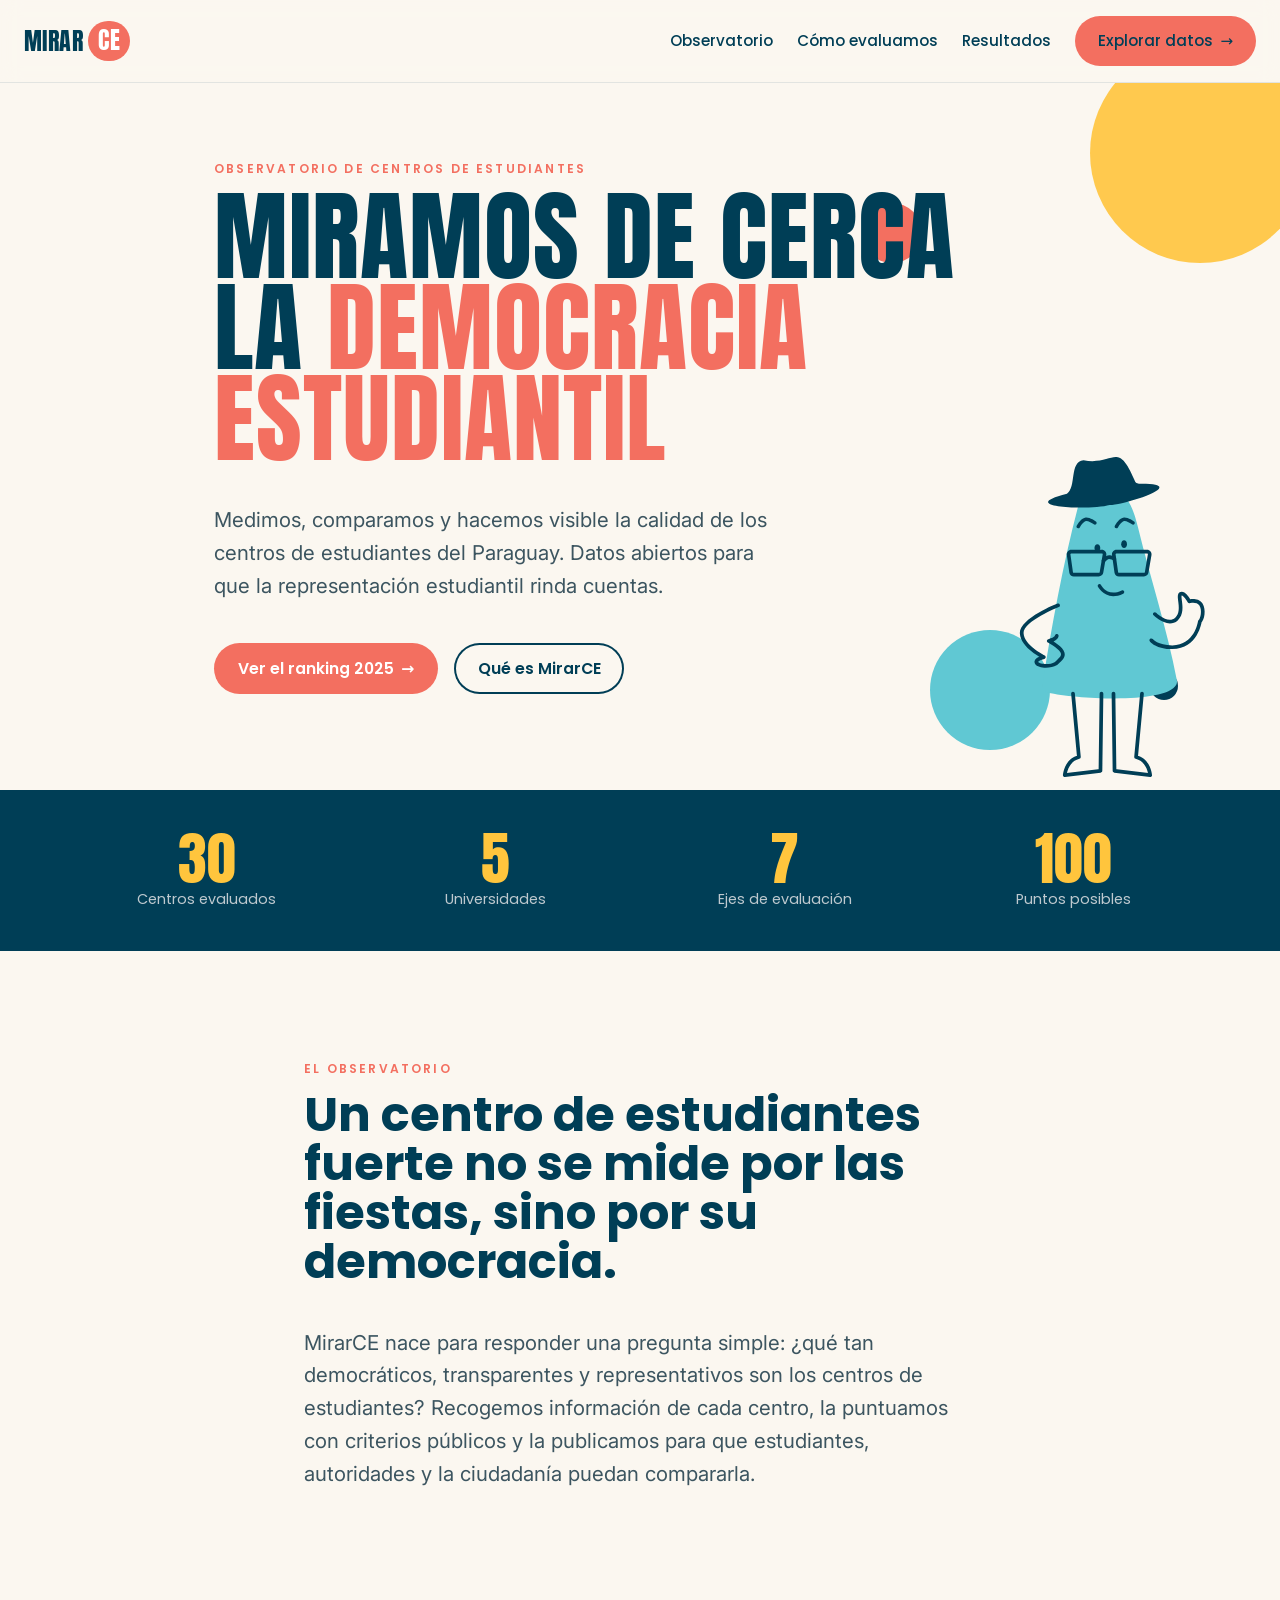
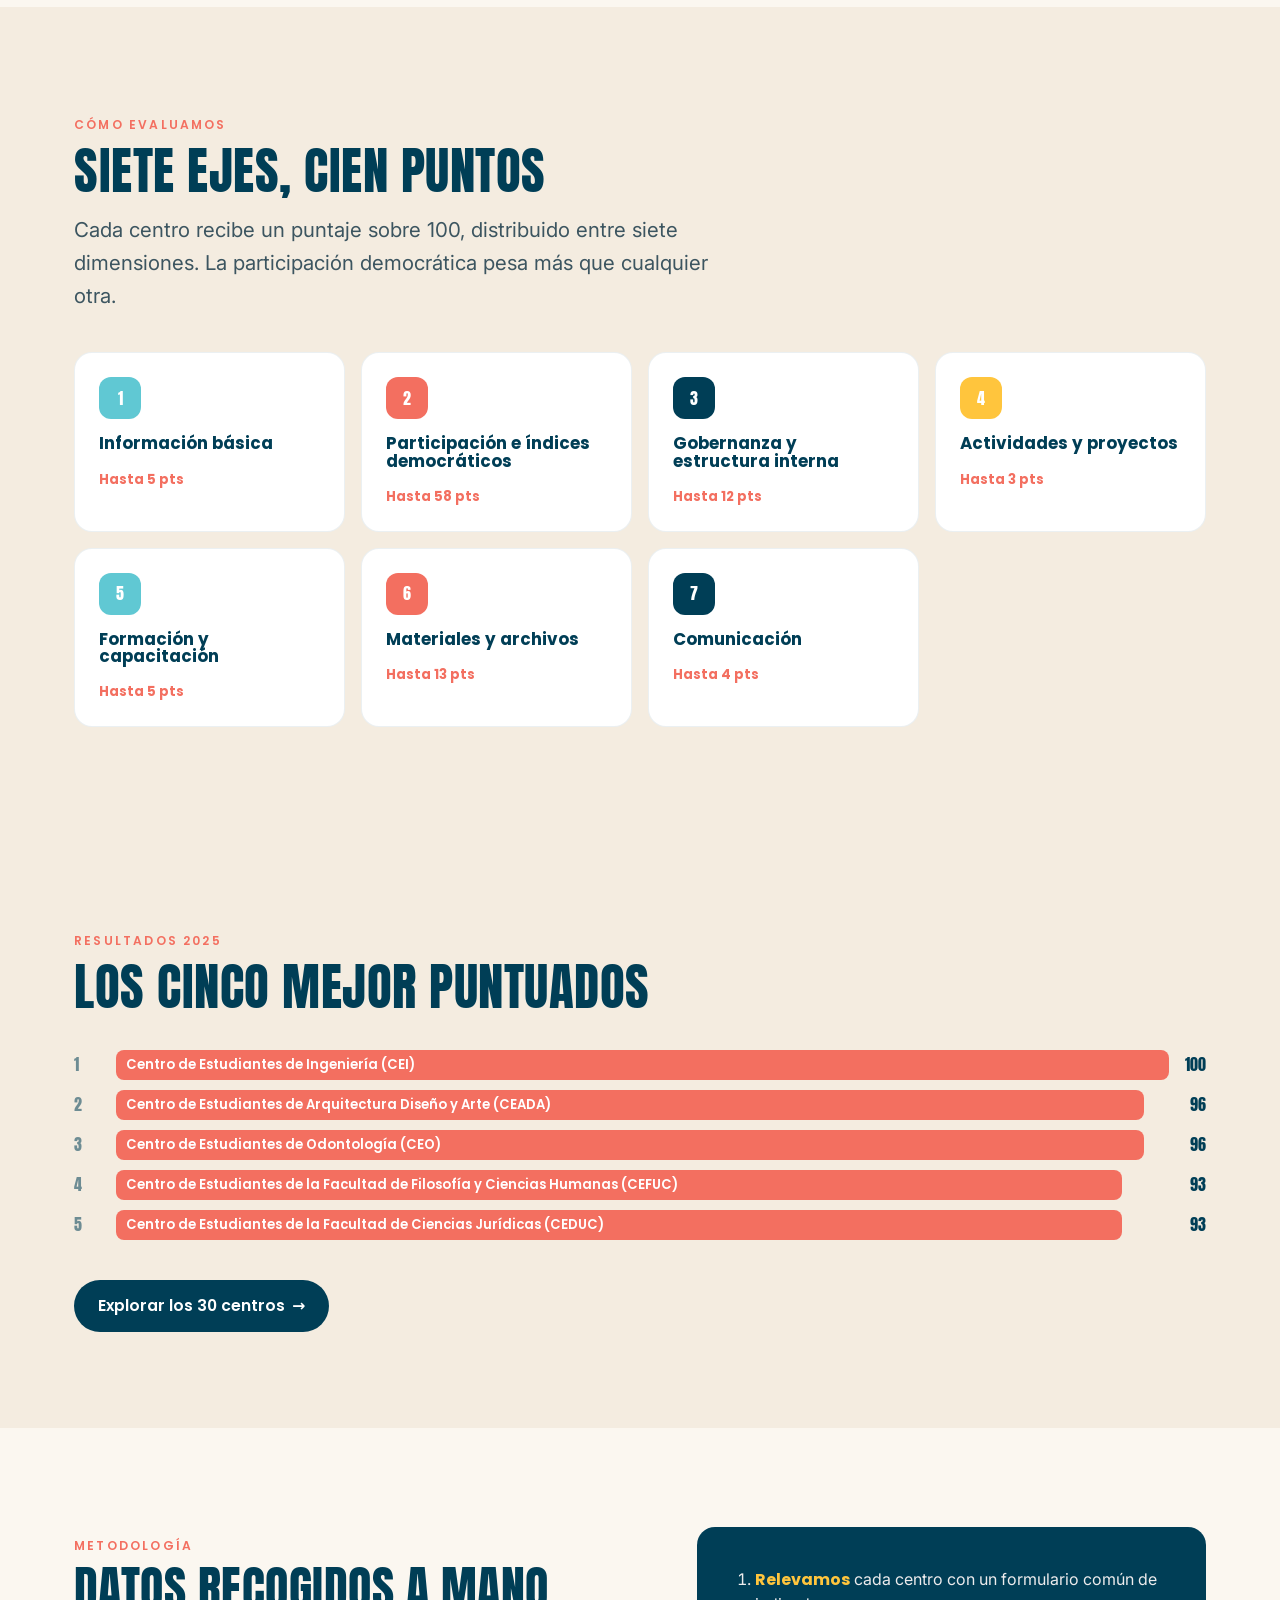
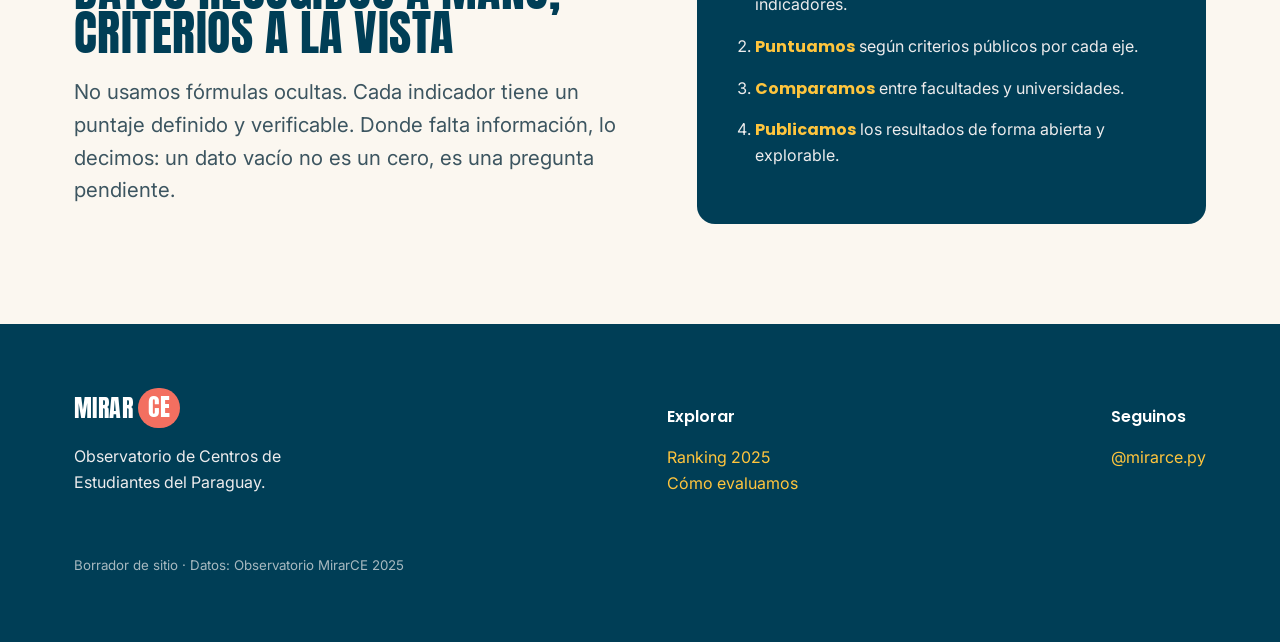
==== index.html @ 23601d08 "Sitio MirarCE — versión inicial Landing page + explorador de datos interactivo para el Observatorio " ====
<!DOCTYPE html>
<html lang="es">
<head>
  <meta charset="UTF-8" />
  <meta name="viewport" content="width=device-width, initial-scale=1.0" />
  <title>MirarCE — Observatorio de Centros de Estudiantes</title>
  <meta name="description" content="MirarCE observa de cerca la democracia estudiantil del Paraguay: medimos y comparamos la calidad de los centros de estudiantes." />
  <link rel="preconnect" href="https://fonts.googleapis.com">
  <link rel="preconnect" href="https://fonts.gstatic.com" crossorigin>
  <link href="https://fonts.googleapis.com/css2?family=Anton&family=Poppins:wght@500;600;700&family=Inter:wght@400;500;600&display=swap" rel="stylesheet">
  <link rel="stylesheet" href="css/styles.css">
  <link rel="stylesheet" href="css/mascota.css">
  <style>
    /* ----- Hero ----- */
    .hero { position: relative; overflow: hidden; padding-top: var(--s5); padding-bottom: var(--s6); }
    .hero__inner { position: relative; z-index: 2; max-width: 900px; }
    /* Mascota saludando en el hero */
    .hero__mascot { position: absolute; z-index: 2; right: 5%; bottom: 0; width: clamp(150px, 16vw, 220px); pointer-events: none; }
    @media (max-width: 1040px) { .hero__mascot { display: none; } }
    .hero h1 { font-size: clamp(2.8rem, 8vw, 6.2rem); color: var(--navy); }
    .hero h1 .hl { color: var(--coral); }
    .hero .lead { max-width: 560px; margin-top: var(--s2); }
    .hero__cta { display: flex; gap: var(--s2); flex-wrap: wrap; margin-top: var(--s4); }
    .hero .d1 { width: 220px; height: 220px; background: var(--gold); top: -40px; right: -30px; opacity: .9; }
    .hero .d2 { width: 120px; height: 120px; background: var(--teal); bottom: 40px; right: 18%; }
    .hero .d3 { width: 60px; height: 60px; background: var(--coral); top: 120px; right: 28%; }
    .hero .d4 { width: 28px; height: 28px; background: var(--navy); bottom: 90px; right: 8%; }

    /* ----- Stats strip ----- */
    .stats { background: var(--navy); color: var(--cream); }
    .stats__grid { display: grid; grid-template-columns: repeat(4, 1fr); gap: var(--s3); text-align: center; }
    .stat .num { font-family: var(--display); font-size: clamp(2.4rem,5vw,3.6rem); color: var(--gold); line-height: 1; }
    .stat .lbl { font-family: var(--head); font-size: .9rem; color: color-mix(in srgb,var(--cream) 80%, transparent); }

    /* ----- Section heads ----- */
    .sec-head { max-width: 680px; margin-bottom: var(--s4); }
    .sec-head h2 { font-size: clamp(2rem, 4.5vw, 3.2rem); color: var(--navy); }

    /* ----- Ejes cards ----- */
    .ejes { display: grid; grid-template-columns: repeat(auto-fit, minmax(230px,1fr)); gap: var(--s2); }
    .eje-card {
      background: var(--white); border-radius: var(--radius); padding: var(--s3);
      border: 1px solid color-mix(in srgb,var(--navy) 8%, transparent);
      transition: transform .25s var(--ease), box-shadow .25s var(--ease);
    }
    .eje-card:hover { transform: translateY(-4px); box-shadow: var(--shadow); }
    .eje-card .tag { width: 42px; height: 42px; border-radius: 12px; display: grid; place-items: center; font-family: var(--display); color: var(--white); margin-bottom: var(--s2); }
    .eje-card h3 { font-family: var(--head); font-size: 1.05rem; color: var(--navy); }
    .eje-card p { font-size: .92rem; color: var(--ink-soft); margin: 0; }
    .eje-card .pts { font-family: var(--head); font-weight: 700; font-size: .82rem; color: var(--coral); margin-top: var(--s2); }

    /* ----- Teaser ranking ----- */
    .teaser { background: var(--paper-2); }
    .mini-rank { display: flex; flex-direction: column; gap: 10px; margin-top: var(--s3); }
    .mini-row { display: grid; grid-template-columns: 26px 1fr auto; gap: var(--s2); align-items: center; }
    .mini-row .pos { font-family: var(--display); color: var(--navy); opacity: .55; }
    .mini-bar { height: 30px; border-radius: 8px; background: var(--coral); position: relative; display: flex; align-items: center; }
    .mini-bar span { color: var(--white); font-family: var(--head); font-weight: 600; font-size: .82rem; padding-left: 10px; white-space: nowrap; }
    .mini-row .score { font-family: var(--display); color: var(--navy); }

    /* ----- Method ----- */
    .method-grid { display: grid; grid-template-columns: 1.1fr 1fr; gap: var(--s5); align-items: center; }
    .method-card { background: var(--navy); color: var(--cream); border-radius: var(--radius); padding: var(--s4); }
    .method-card ol { padding-left: 1.1em; margin: 0; }
    .method-card li { margin-bottom: var(--s2); }
    .method-card li b { color: var(--gold); font-family: var(--head); }

    @media (max-width: 820px) {
      .stats__grid { grid-template-columns: repeat(2,1fr); gap: var(--s4); }
      .method-grid { grid-template-columns: 1fr; gap: var(--s3); }
    }
  </style>
</head>
<body>

  <!-- NAV -->
  <nav class="nav">
    <a href="index.html" class="wordmark">Mirar<span class="ce">ce</span></a>
    <div class="nav__links">
      <a href="#observatorio">Observatorio</a>
      <a href="#ejes">Cómo evaluamos</a>
      <a href="#resultados">Resultados</a>
      <a class="btn btn--primary" href="explorador.html">Explorar datos <span class="arrow">→</span></a>
    </div>
  </nav>

  <!-- HERO -->
  <header class="hero">
    <span class="dot d1"></span><span class="dot d2"></span>
    <span class="dot d3"></span><span class="dot d4"></span>
    <img class="hero__mascot" src="assets/mascota.svg" alt="Mascota de MirarCE saludando">

    <div class="wrap hero__inner">
      <p class="eyebrow">Observatorio de Centros de Estudiantes</p>
      <h1 class="display">Miramos de cerca la <span class="hl">democracia estudiantil</span></h1>
      <p class="lead">Medimos, comparamos y hacemos visible la calidad de los centros de estudiantes del Paraguay. Datos abiertos para que la representación estudiantil rinda cuentas.</p>
      <div class="hero__cta">
        <a class="btn btn--primary" href="explorador.html">Ver el ranking 2025 <span class="arrow">→</span></a>
        <a class="btn btn--ghost" href="#observatorio">Qué es MirarCE</a>
      </div>
    </div>
  </header>

  <!-- STATS -->
  <section class="stats" style="padding-block: var(--s4);">
    <div class="wrap stats__grid">
      <div class="stat reveal"><div class="num">30</div><div class="lbl">Centros evaluados</div></div>
      <div class="stat reveal"><div class="num">5</div><div class="lbl">Universidades</div></div>
      <div class="stat reveal"><div class="num">7</div><div class="lbl">Ejes de evaluación</div></div>
      <div class="stat reveal"><div class="num">100</div><div class="lbl">Puntos posibles</div></div>
    </div>
  </section>

  <!-- OBSERVATORIO -->
  <section id="observatorio">
    <div class="wrap narrow reveal">
      <p class="eyebrow">El observatorio</p>
      <h2 class="sec-head" style="font-family:var(--head);font-weight:700;color:var(--navy);font-size:clamp(2rem,4.5vw,3rem);">Un centro de estudiantes fuerte no se mide por las fiestas, sino por su democracia.</h2>
      <p class="lead">MirarCE nace para responder una pregunta simple: ¿qué tan democráticos, transparentes y representativos son los centros de estudiantes? Recogemos información de cada centro, la puntuamos con criterios públicos y la publicamos para que estudiantes, autoridades y la ciudadanía puedan compararla.</p>
    </div>
  </section>

  <!-- EJES -->
  <section id="ejes" style="background:var(--paper-2);">
    <div class="wrap">
      <div class="sec-head reveal">
        <p class="eyebrow">Cómo evaluamos</p>
        <h2 class="display">Siete ejes, cien puntos</h2>
        <p class="lead">Cada centro recibe un puntaje sobre 100, distribuido entre siete dimensiones. La participación democrática pesa más que cualquier otra.</p>
      </div>
      <div class="ejes reveal" id="ejes-grid"></div>
    </div>
  </section>

  <!-- RESULTADOS TEASER -->
  <section id="resultados" class="teaser">
    <div class="wrap">
      <div class="sec-head reveal">
        <p class="eyebrow">Resultados 2025</p>
        <h2 class="display">Los cinco mejor puntuados</h2>
      </div>
      <div class="mini-rank reveal" id="mini-rank"></div>
      <div style="margin-top:var(--s4)" class="reveal">
        <a class="btn btn--navy" href="explorador.html">Explorar los 30 centros <span class="arrow">→</span></a>
      </div>
    </div>
  </section>

  <!-- METODOLOGIA -->
  <section>
    <div class="wrap method-grid">
      <div class="reveal">
        <p class="eyebrow">Metodología</p>
        <h2 class="display" style="color:var(--navy);font-size:clamp(2rem,4.5vw,3rem)">Datos recogidos a mano, criterios a la vista</h2>
        <p class="lead">No usamos fórmulas ocultas. Cada indicador tiene un puntaje definido y verificable. Donde falta información, lo decimos: un dato vacío no es un cero, es una pregunta pendiente.</p>
      </div>
      <div class="method-card reveal">
        <ol>
          <li><b>Relevamos</b> cada centro con un formulario común de indicadores.</li>
          <li><b>Puntuamos</b> según criterios públicos por cada eje.</li>
          <li><b>Comparamos</b> entre facultades y universidades.</li>
          <li><b>Publicamos</b> los resultados de forma abierta y explorable.</li>
        </ol>
      </div>
    </div>
  </section>

  <!-- FOOTER -->
  <footer class="footer">
    <div class="wrap footer__grid">
      <div>
        <a href="index.html" class="wordmark">Mirar<span class="ce">ce</span></a>
        <p style="max-width:280px;margin-top:var(--s2)">Observatorio de Centros de Estudiantes del Paraguay.</p>
      </div>
      <div>
        <p style="font-family:var(--head);font-weight:600;color:var(--white)">Explorar</p>
        <p><a href="explorador.html">Ranking 2025</a><br><a href="#ejes">Cómo evaluamos</a></p>
      </div>
      <div>
        <p style="font-family:var(--head);font-weight:600;color:var(--white)">Seguinos</p>
        <p><a href="https://www.instagram.com/mirarce.py/" target="_blank" rel="noopener">@mirarce.py</a></p>
      </div>
    </div>
    <div class="wrap" style="margin-top:var(--s4)"><small>Borrador de sitio · Datos: Observatorio MirarCE 2025</small></div>
  </footer>

  <script src="js/data-years.js"></script>
  <script>
    // Ejes cards
    (function(){
      const d = window.MIRARCE_YEARS['2025'];
      const colors = ['var(--teal)','var(--coral)','var(--navy)','var(--gold)','var(--teal)','var(--coral)','var(--navy)'];
      const grid = document.getElementById('ejes-grid');
      d.ejes.forEach((name,i)=>{
        const el = document.createElement('div');
        el.className = 'eje-card';
        el.innerHTML = `<div class="tag" style="background:${colors[i]}">${i+1}</div>
          <h3>${name}</h3>
          <p class="pts">Hasta ${d.eje_max[i]} pts</p>`;
        grid.appendChild(el);
      });
      // Mini ranking (top 5)
      const top = [...d.centros].sort((a,b)=>b.total-a.total).slice(0,5);
      const max = top[0].total;
      const mr = document.getElementById('mini-rank');
      top.forEach((c,i)=>{
        const row = document.createElement('div');
        row.className = 'mini-row';
        const label = c.ce && c.ce.length ? c.ce : c.facultad;
        row.innerHTML = `<div class="pos">${i+1}</div>
          <div class="mini-bar" style="width:${30+ (c.total/max)*70}%"><span>${label}</span></div>
          <div class="score">${c.total}</div>`;
        mr.appendChild(row);
      });
    })();

    // Reveal on scroll
    const io = new IntersectionObserver((entries)=>{
      entries.forEach(e=>{ if(e.isIntersecting){ e.target.classList.add('in'); io.unobserve(e.target);} });
    }, {threshold:.15});
    document.querySelectorAll('.reveal').forEach(el=>io.observe(el));
  </script>
</body>
</html>
---- css/styles.css ----
/* ===========================================================
   MirarCE — Sistema de diseño
   Observatorio de Centros de Estudiantes
   =========================================================== */

:root {
  /* Marca */
  --coral:  #F36F60;
  --gold:   #FFC53D;
  --teal:   #60C8D3;
  --navy:   #003E56;
  --cream:  #EDECED;
  --white:  #FFFFFF;
  --ink:    #10242E;
  --ink-soft: #3c5560;

  /* Fondo editorial cálido (referencia chartosaur) */
  --paper:  #FBF7F0;
  --paper-2:#F4ECE0;

  /* Tipografía */
  --display: 'Anton', Impact, sans-serif;
  --head: 'Poppins', system-ui, sans-serif;
  --body: 'Inter', system-ui, sans-serif;

  /* Escala de espaciado */
  --s1: .5rem;  --s2: 1rem;  --s3: 1.5rem;  --s4: 2.5rem;
  --s5: 4rem;   --s6: 6rem;  --s7: 9rem;

  --maxw: 1180px;
  --radius: 18px;
  --shadow: 0 18px 50px -24px rgba(0,62,86,.45);
  --ease: cubic-bezier(.22,.61,.36,1);
}

* { box-sizing: border-box; }
html { scroll-behavior: smooth; }
body {
  margin: 0;
  font-family: var(--body);
  color: var(--ink);
  background: var(--paper);
  line-height: 1.6;
  -webkit-font-smoothing: antialiased;
}
img { max-width: 100%; display: block; }
a { color: inherit; }

/* ---------- Tipografía ---------- */
h1,h2,h3 { margin: 0 0 .4em; line-height: 1.02; }
.display {
  font-family: var(--display);
  text-transform: uppercase;
  letter-spacing: .01em;
  line-height: .92;
  font-weight: 400;
}
.eyebrow {
  font-family: var(--head);
  font-weight: 600;
  text-transform: uppercase;
  letter-spacing: .18em;
  font-size: .76rem;
  color: var(--coral);
}
.lead { font-size: clamp(1.05rem, 1.6vw, 1.3rem); color: var(--ink-soft); }

/* ---------- Layout ---------- */
.wrap { max-width: var(--maxw); margin-inline: auto; padding-inline: var(--s3); }
.narrow { max-width: 720px; }
section { padding-block: var(--s6); }

/* ---------- Wordmark ---------- */
.wordmark {
  font-family: var(--display);
  text-transform: uppercase;
  font-size: 1.5rem;
  letter-spacing: .02em;
  color: var(--navy);
  text-decoration: none;
  display: inline-flex;
  align-items: center;
  gap: .05em;
}
.wordmark .ce {
  color: var(--white);
  background: var(--coral);
  border-radius: 999px;
  padding: .02em .42em .08em;
  margin-left: .15em;
}

/* ---------- Nav ---------- */
.nav {
  position: sticky; top: 0; z-index: 50;
  display: flex; align-items: center; justify-content: space-between;
  padding: var(--s2) var(--s3);
  background: color-mix(in srgb, var(--paper) 88%, transparent);
  backdrop-filter: blur(10px);
  border-bottom: 1px solid color-mix(in srgb, var(--navy) 10%, transparent);
}
.nav__links { display: flex; gap: var(--s3); align-items: center; }
.nav__links a {
  font-family: var(--head); font-weight: 500; font-size: .95rem;
  text-decoration: none; color: var(--navy);
}
.nav__links a:hover { color: var(--coral); }

/* ---------- Botones ---------- */
.btn {
  display: inline-flex; align-items: center; gap: .5em;
  font-family: var(--head); font-weight: 600; font-size: .98rem;
  text-decoration: none; cursor: pointer; border: none;
  padding: .85em 1.5em; border-radius: 999px;
  transition: transform .2s var(--ease), box-shadow .2s var(--ease), background .2s;
}
.btn--primary { background: var(--coral); color: var(--white); }
.btn--primary:hover { transform: translateY(-2px); box-shadow: 0 12px 28px -12px var(--coral); }
.btn--navy { background: var(--navy); color: var(--white); }
.btn--navy:hover { transform: translateY(-2px); box-shadow: 0 12px 28px -12px var(--navy); }
.btn--ghost { background: transparent; color: var(--navy); box-shadow: inset 0 0 0 2px var(--navy); }
.btn--ghost:hover { background: var(--navy); color: var(--white); }
.btn .arrow { transition: transform .2s var(--ease); }
.btn:hover .arrow { transform: translateX(4px); }

/* ---------- Texturas / dots ---------- */
.dot { position: absolute; border-radius: 999px; z-index: 0; }

/* ---------- Reveal on scroll ---------- */
.reveal { opacity: 0; transform: translateY(28px); transition: opacity .7s var(--ease), transform .7s var(--ease); }
.reveal.in { opacity: 1; transform: none; }
@media (prefers-reduced-motion: reduce) {
  .reveal { opacity: 1; transform: none; transition: none; }
  html { scroll-behavior: auto; }
}

/* ---------- Footer ---------- */
.footer { background: var(--navy); color: var(--cream); padding-block: var(--s5); }
.footer a { color: var(--gold); text-decoration: none; }
.footer a:hover { text-decoration: underline; }
.footer__grid { display: flex; flex-wrap: wrap; gap: var(--s4); justify-content: space-between; align-items: flex-start; }
.footer .wordmark { color: var(--white); }
.footer small { color: color-mix(in srgb, var(--cream) 70%, transparent); }
---- css/mascota.css ----
/* ===========================================================
   MirarCE — Mascota (personaje triángulo)
   Assets: assets/personaje-teal.png / -gold.png / -coral.png
   Uso: <img src="assets/personaje-teal.png" class="mc mc-flotar" alt="">
   =========================================================== */

.mc { display: block; height: auto; }

/* Tamaños */
.mc--sm { width: 90px; }
.mc--md { width: 150px; }
.mc--lg { width: 220px; }

/* Nivel 1 · Sutil: respira */
@keyframes mc-flotar {
  0%, 100% { transform: translateY(0); }
  50%      { transform: translateY(-7px); }
}
.mc-flotar { animation: mc-flotar 3.4s ease-in-out infinite; }

/* Nivel 2 · Medio: se balancea como saludando */
@keyframes mc-saludo {
  0%, 100% { transform: rotate(0) translateY(0); }
  25%      { transform: rotate(-4deg) translateY(-4px); }
  75%      { transform: rotate(3deg) translateY(-2px); }
}
.mc-saludo { animation: mc-saludo 2.6s ease-in-out infinite; transform-origin: 50% 90%; }

/* Saludo real con la mano (solo teal, requiere dos capas)
   Markup:
   <div class="mcw mc--md">
     <img class="mcw__cuerpo" src="assets/personaje-teal-cuerpo.png" alt="Mascota MirarCE">
     <img class="mcw__brazo" src="assets/personaje-teal-brazo.png" alt="" aria-hidden="true">
   </div>
   Los porcentajes vienen de la posición exacta del brazo en el sprite
   original (274x476): no cambiarlos sin regenerar las capas. */
.mcw { position: relative; display: inline-block; }
.mcw__cuerpo { width: 100%; display: block; height: auto; }
.mcw__brazo {
  position: absolute;
  left: 67.52%; top: 37.39%; width: 32.48%;
  transform-origin: 25.8% 69.6%;
  animation: mc-ola 4.4s ease-in-out infinite;
}
@keyframes mc-ola {
  0%, 10%   { transform: rotate(0); }
  18%       { transform: rotate(-12deg); }
  26%       { transform: rotate(5deg); }
  34%       { transform: rotate(-10deg); }
  42%       { transform: rotate(7deg); }
  52%, 100% { transform: rotate(0); }
}

/* Espiar: asoma desde el borde del contenedor (contenedor necesita
   position:relative y overflow:hidden) */
@keyframes mc-espiar {
  0%, 15%  { transform: translateY(105%) rotate(0); }
  35%, 80% { transform: translateY(18%) rotate(-5deg); }
  100%     { transform: translateY(105%); }
}
.mc-espiar {
  position: absolute; bottom: 0; right: 4%;
  animation: mc-espiar 7s ease-in-out infinite;
}

/* Entrada al hacer scroll (combinar con IntersectionObserver
   que agregue la clase .in) */
.mc-entrada { opacity: 0; transform: translateY(40px) scale(.9); transition: opacity .7s var(--ease, ease), transform .7s var(--ease, ease); }
.mc-entrada.in { opacity: 1; transform: none; }

@media (prefers-reduced-motion: reduce) {
  .mc-flotar, .mc-saludo, .mc-espiar, .mcw__brazo { animation: none; }
  .mc-espiar { transform: translateY(18%); }
  .mc-entrada { opacity: 1; transform: none; transition: none; }
}
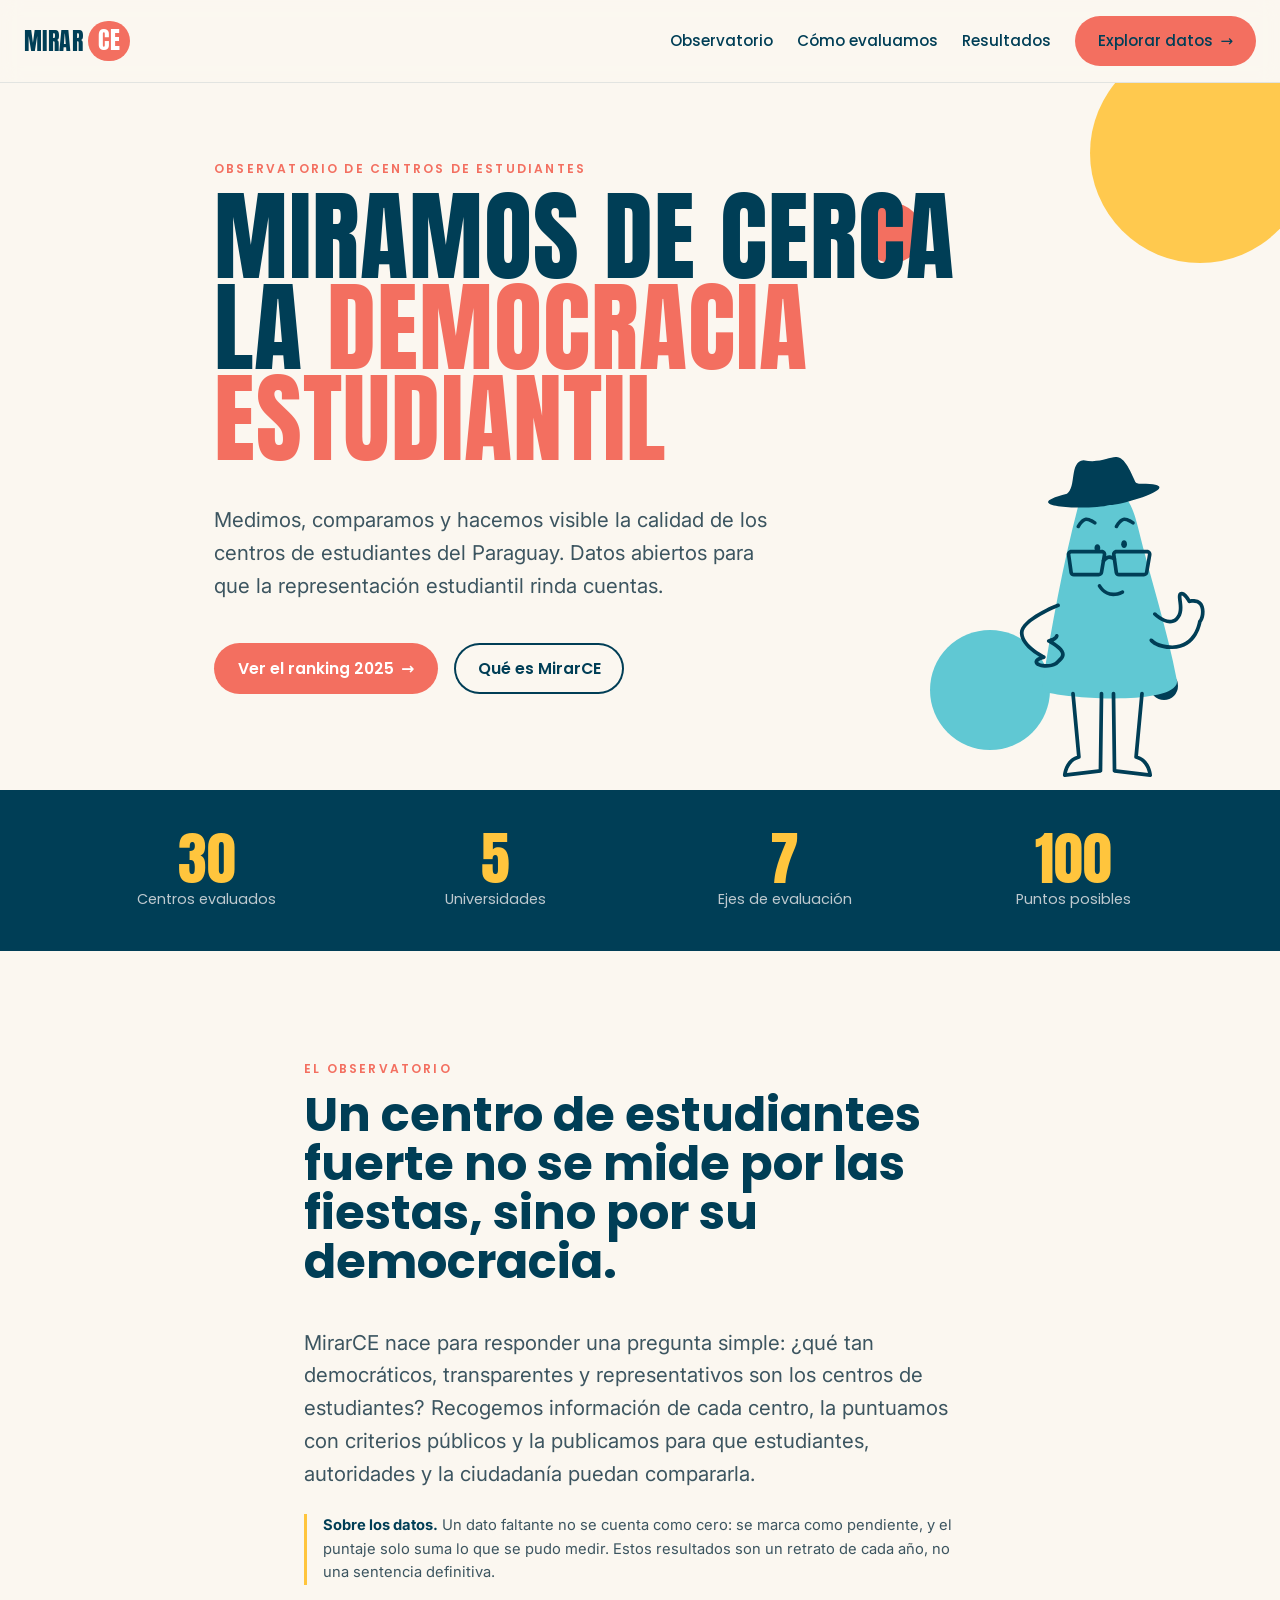
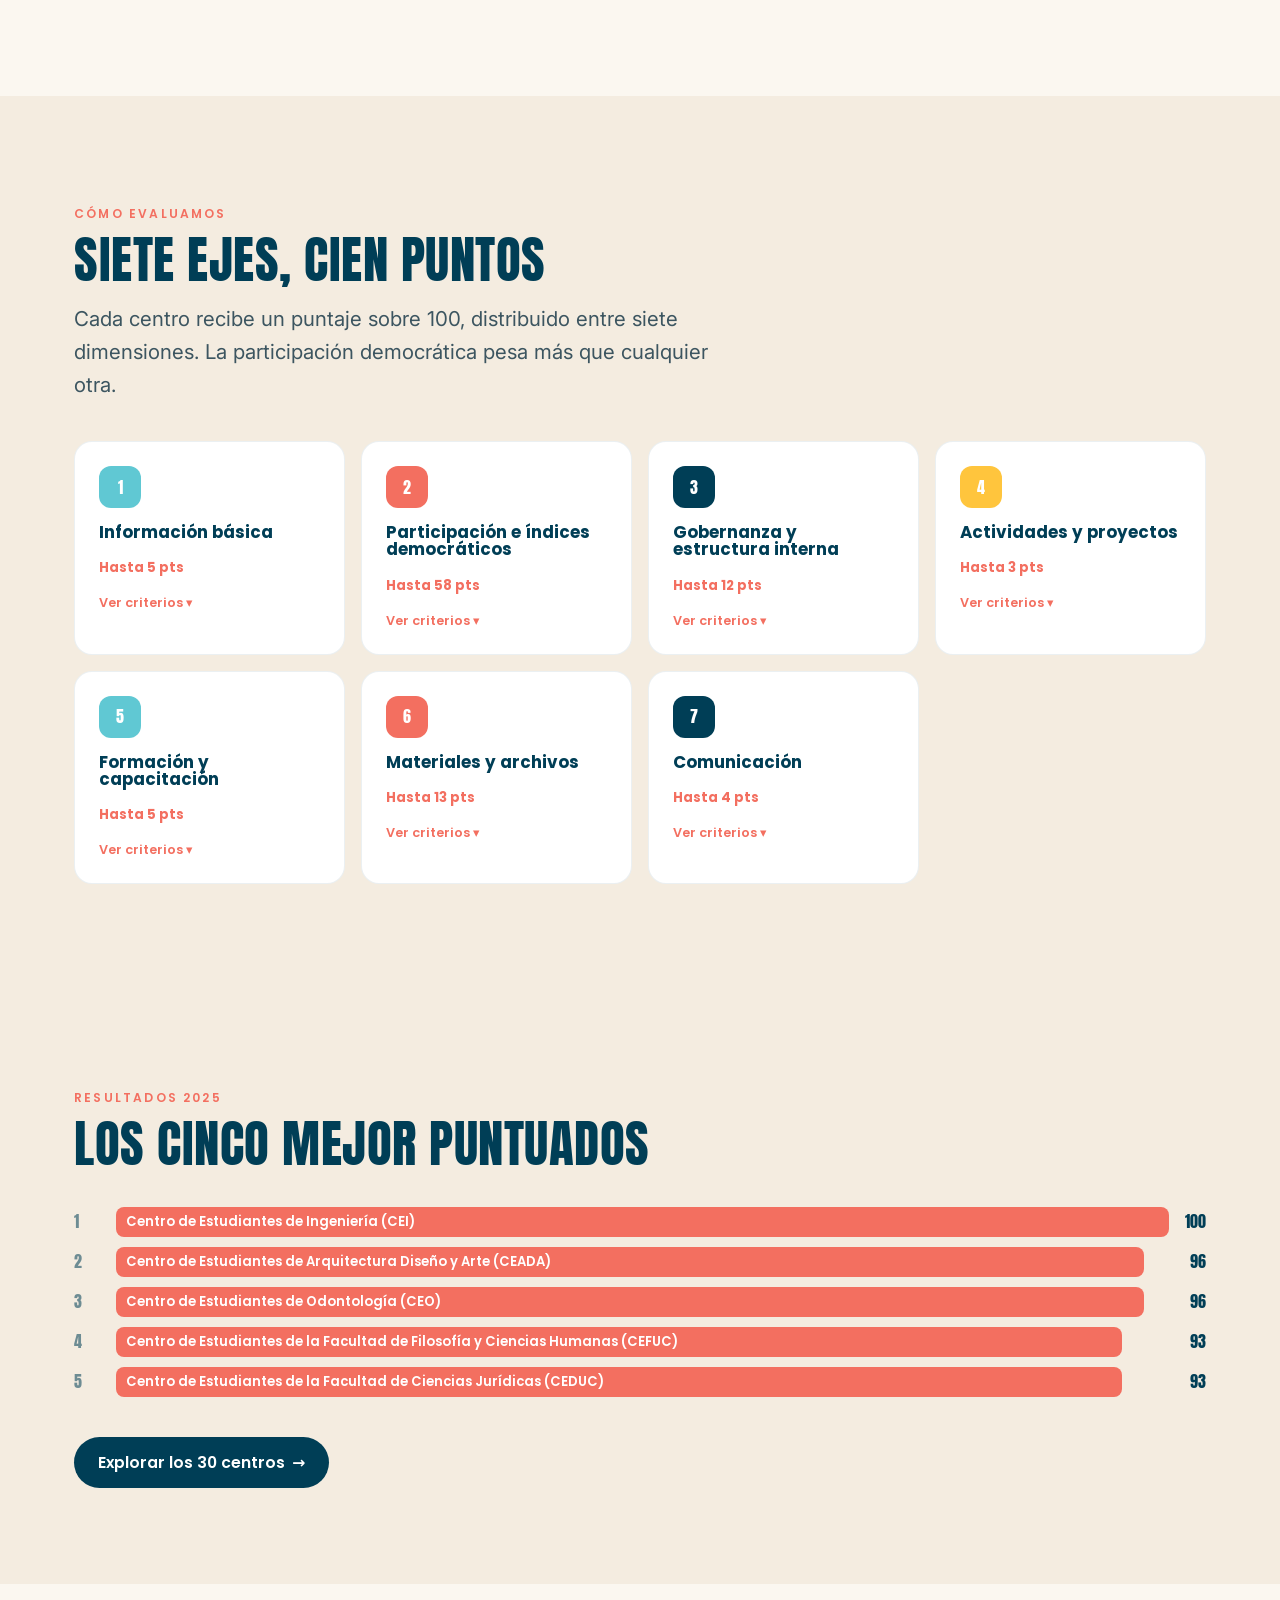
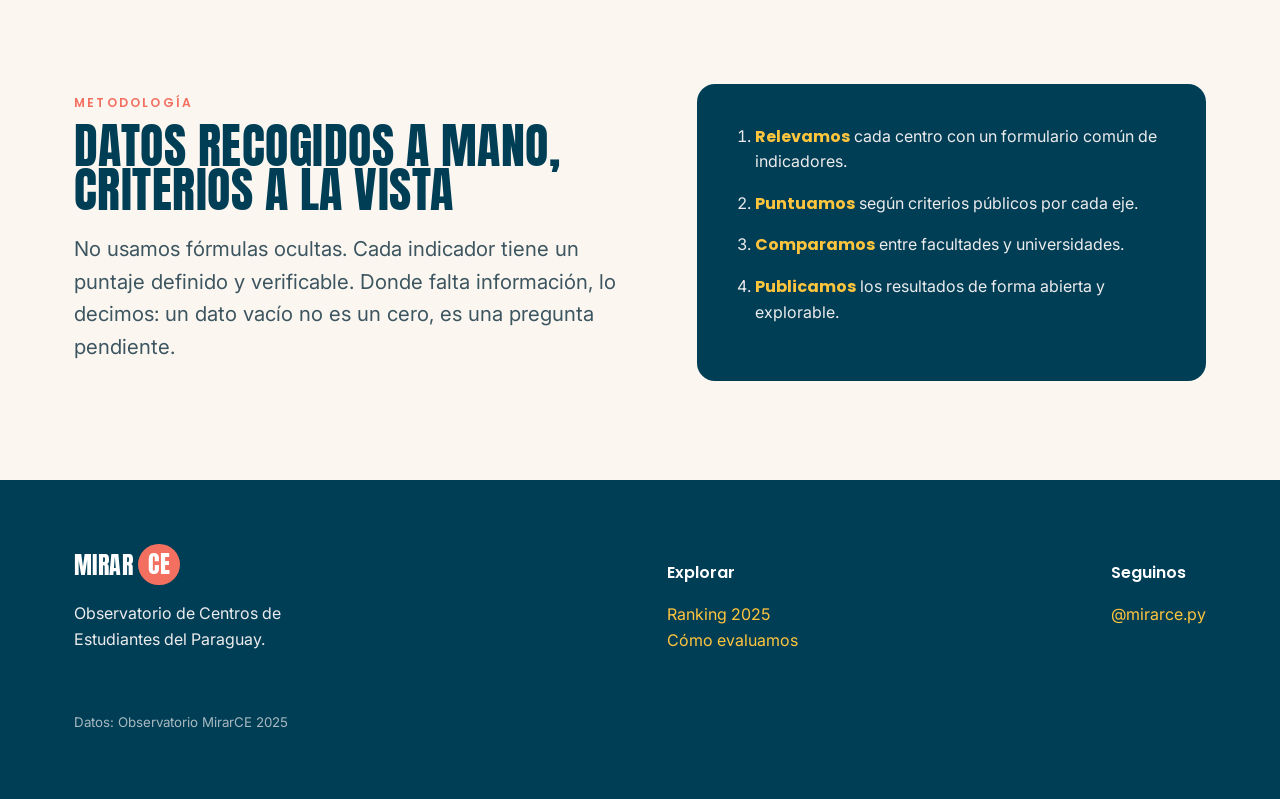
==== commit 0a8ccc9b: "Mejoras mobile, UX y contenido: criterios de ejes, caveat movido, nombres clickeables - Ejes 1–7 aho" ====
--- a/index.html
+++ b/index.html
@@ -48,6 +48,10 @@
     .eje-card h3 { font-family: var(--head); font-size: 1.05rem; color: var(--navy); }
     .eje-card p { font-size: .92rem; color: var(--ink-soft); margin: 0; }
     .eje-card .pts { font-family: var(--head); font-weight: 700; font-size: .82rem; color: var(--coral); margin-top: var(--s2); }
+    .eje-toggle-btn { background: none; border: none; padding: 0; margin-top: var(--s2); font-family: var(--head); font-weight: 600; font-size: .8rem; color: var(--coral); cursor: pointer; display: flex; align-items: center; gap: .3em; }
+    .eje-toggle-btn:hover { opacity: .75; }
+    .eje-items { margin: var(--s1) 0 0; padding-left: 1.1em; font-size: .85rem; color: var(--ink-soft); line-height: 1.55; }
+    .eje-items li { margin-bottom: 2px; }
 
     /* ----- Teaser ranking ----- */
     .teaser { background: var(--paper-2); }
@@ -69,6 +73,9 @@
       .stats__grid { grid-template-columns: repeat(2,1fr); gap: var(--s4); }
       .method-grid { grid-template-columns: 1fr; gap: var(--s3); }
     }
+    @media (max-width: 720px) {
+      .hero .d1, .hero .d2, .hero .d3, .hero .d4 { display: none; }
+    }
   </style>
 </head>
 <body>
@@ -117,6 +124,7 @@
       <p class="eyebrow">El observatorio</p>
       <h2 class="sec-head" style="font-family:var(--head);font-weight:700;color:var(--navy);font-size:clamp(2rem,4.5vw,3rem);">Un centro de estudiantes fuerte no se mide por las fiestas, sino por su democracia.</h2>
       <p class="lead">MirarCE nace para responder una pregunta simple: ¿qué tan democráticos, transparentes y representativos son los centros de estudiantes? Recogemos información de cada centro, la puntuamos con criterios públicos y la publicamos para que estudiantes, autoridades y la ciudadanía puedan compararla.</p>
+      <p style="font-size:.92rem;color:var(--ink-soft);margin-top:var(--s3);padding-left:var(--s2);border-left:3px solid var(--gold)"><b style="color:var(--navy)">Sobre los datos.</b> Un dato faltante no se cuenta como cero: se marca como pendiente, y el puntaje solo suma lo que se pudo medir. Estos resultados son un retrato de cada año, no una sentencia definitiva.</p>
     </div>
   </section>
 
@@ -181,7 +189,7 @@
         <p><a href="https://www.instagram.com/mirarce.py/" target="_blank" rel="noopener">@mirarce.py</a></p>
       </div>
     </div>
-    <div class="wrap" style="margin-top:var(--s4)"><small>Borrador de sitio · Datos: Observatorio MirarCE 2025</small></div>
+    <div class="wrap" style="margin-top:var(--s4)"><small>Datos: Observatorio MirarCE 2025</small></div>
   </footer>
 
   <script src="js/data-years.js"></script>
@@ -191,12 +199,57 @@
       const d = window.MIRARCE_YEARS['2025'];
       const colors = ['var(--teal)','var(--coral)','var(--navy)','var(--gold)','var(--teal)','var(--coral)','var(--navy)'];
       const grid = document.getElementById('ejes-grid');
+      const EJE_CRITERIOS = [
+        // 1. Información básica
+        ['¿Tiene un centro de estudiantes activo?'],
+        // 2. Participación e índices democráticos
+        ['¿Qué porcentaje de estudiantes participó en las últimas elecciones?',
+         '¿Compitió más de una lista?',
+         '¿Tiene un calendario electoral?',
+         '¿El centro integra miembros de más de un movimiento?',
+         '¿El Tribunal Electoral Interno incluye más de una lista?',
+         '¿Promueve la participación mediante asambleas o consejos de delegados?',
+         '¿Publica un pre padrón electoral?',
+         '¿El calendario tiene al menos 30 días hábiles?',
+         '¿Hay veedores de ambos movimientos el día de las elecciones?',
+         '¿Tiene comisión directiva electa en proceso único?',
+         '¿El pre padrón se publica al menos 30 días antes del sufragio?',
+         '¿Tiene representantes de todas las carreras de la facultad?',
+         '¿Colabora en procesos de evaluación externa?'],
+        // 3. Gobernanza y estructura interna
+        ['¿Tiene normativas y estatutos internos?',
+         '¿Gestiona sus recursos con transparencia y rendición de cuentas?',
+         '¿Cuenta con personería jurídica o RUC actualizado?'],
+        // 4. Actividades y proyectos
+        ['¿Colabora con otras instituciones o redes de centros de estudiantes?'],
+        // 5. Formación y capacitación
+        ['¿Pertenece a alguna organización mayor o red de centros de estudiantes?'],
+        // 6. Materiales y archivos
+        ['¿Tiene material de archivo accesible (actas, informes, fotos, videos)?',
+         '¿Cuenta con un libro de actas actualizado?',
+         '¿Usa plataformas digitales para organización y comunicación interna?'],
+        // 7. Comunicación
+        ['¿Usa redes sociales para comunicar su gestión?']
+      ];
       d.ejes.forEach((name,i)=>{
         const el = document.createElement('div');
         el.className = 'eje-card';
+        const items = EJE_CRITERIOS[i] || [];
+        const listHtml = items.length
+          ? `<ul class="eje-items" hidden>${items.map(c=>`<li>${c}</li>`).join('')}</ul>`
+          : `<ul class="eje-items" hidden><li style="font-style:italic;opacity:.6">Criterios próximamente</li></ul>`;
         el.innerHTML = `<div class="tag" style="background:${colors[i]}">${i+1}</div>
           <h3>${name}</h3>
-          <p class="pts">Hasta ${d.eje_max[i]} pts</p>`;
+          <p class="pts">Hasta ${d.eje_max[i]} pts</p>
+          ${listHtml}
+          <button class="eje-toggle-btn" aria-expanded="false">Ver criterios ▾</button>`;
+        el.querySelector('.eje-toggle-btn').addEventListener('click', () => {
+          const list = el.querySelector('.eje-items');
+          const btn = el.querySelector('.eje-toggle-btn');
+          const open = list.hasAttribute('hidden');
+          if (open) { list.removeAttribute('hidden'); btn.textContent = 'Ocultar ▴'; btn.setAttribute('aria-expanded','true'); }
+          else { list.setAttribute('hidden',''); btn.textContent = 'Ver criterios ▾'; btn.setAttribute('aria-expanded','false'); }
+        });
         grid.appendChild(el);
       });
       // Mini ranking (top 5)
--- a/css/styles.css
+++ b/css/styles.css
@@ -42,6 +42,7 @@
   background: var(--paper);
   line-height: 1.6;
   -webkit-font-smoothing: antialiased;
+  overflow-x: hidden;
 }
 img { max-width: 100%; display: block; }
 a { color: inherit; }
@@ -105,6 +106,11 @@
   text-decoration: none; color: var(--navy);
 }
 .nav__links a:hover { color: var(--coral); }
+@media (max-width: 720px) {
+  .nav { padding: var(--s1) var(--s2); }
+  .nav__links a:not(.btn) { display: none; }
+  .nav__links .btn { font-size: .85rem; padding: .65em 1.1em; }
+}
 
 /* ---------- Botones ---------- */
 .btn {
